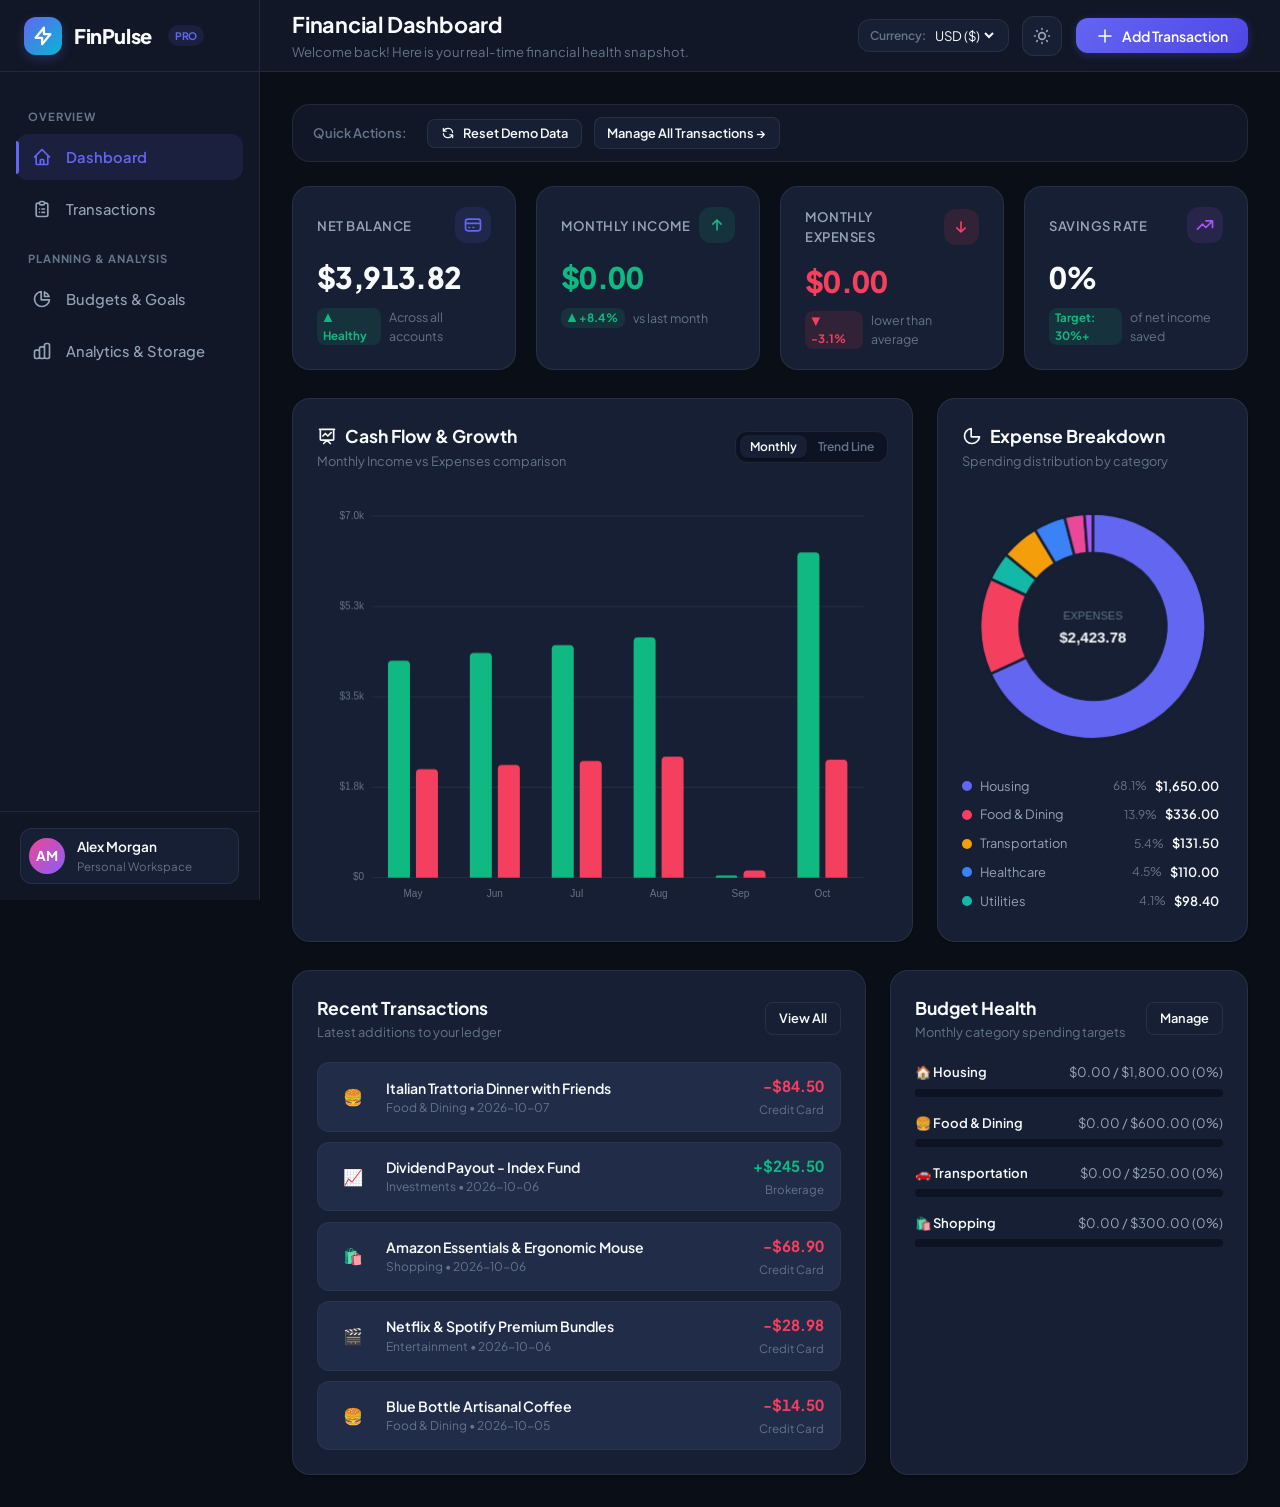
==== index.html @ 51566522 "feat(dashboard): build executive dashboard with real-time KPI metrics and cashflow visualizer" ====
<!DOCTYPE html>
<html lang="en" data-theme="dark">
<head>
  <meta charset="UTF-8">
  <meta name="viewport" content="width=device-width, initial-scale=1.0">
  <meta name="description" content="FinPulse - Modern Personal Finance Management Platform to track expenses, set budgets, and visualize financial growth.">
  <title>FinPulse - Personal Finance Dashboard</title>
  <!-- Stylesheets -->
  <link rel="stylesheet" href="css/style.css">
  <link rel="stylesheet" href="css/dashboard.css">
  <link rel="stylesheet" href="css/responsive.css">
</head>
<body>
  <div class="sidebar-backdrop" id="sidebar-backdrop"></div>

  <div class="app-layout">
    <!-- Sidebar Navigation -->
    <aside class="sidebar" id="app-sidebar">
      <div class="sidebar-header">
        <a href="index.html" class="brand-logo" id="brand-link">
          <div class="brand-icon">
            <svg width="22" height="22" fill="none" stroke="currentColor" viewBox="0 0 24 24">
              <path stroke-linecap="round" stroke-linejoin="round" stroke-width="2.5" d="M13 10V3L4 14h7v7l9-11h-7z"/>
            </svg>
          </div>
          <span>FinPulse</span>
          <span class="brand-badge">PRO</span>
        </a>
      </div>

      <nav class="sidebar-nav" aria-label="Main Navigation">
        <div class="nav-section-title">Overview</div>
        <a href="index.html" class="nav-item active" id="nav-dashboard">
          <svg fill="none" stroke="currentColor" viewBox="0 0 24 24">
            <path stroke-linecap="round" stroke-linejoin="round" stroke-width="2" d="M3 12l2-2m0 0l7-7 7 7M5 10v10a1 1 0 001 1h3m10-11l2 2m-2-2v10a1 1 0 01-1 1h-3m-6 0a1 1 0 001-1v-4a1 1 0 011-1h2a1 1 0 011 1v4a1 1 0 001 1m-6 0h6"/>
          </svg>
          <span>Dashboard</span>
        </a>

        <a href="transactions.html" class="nav-item" id="nav-transactions">
          <svg fill="none" stroke="currentColor" viewBox="0 0 24 24">
            <path stroke-linecap="round" stroke-linejoin="round" stroke-width="2" d="M9 5H7a2 2 0 00-2 2v12a2 2 0 002 2h10a2 2 0 002-2V7a2 2 0 00-2-2h-2M9 5a2 2 0 002 2h2a2 2 0 002-2M9 5a2 2 0 012-2h2a2 2 0 012 2m-3 7h3m-3 4h3m-6-4h.01M9 16h.01"/>
          </svg>
          <span>Transactions</span>
        </a>

        <div class="nav-section-title">Planning & Analysis</div>
        <a href="budgets.html" class="nav-item" id="nav-budgets">
          <svg fill="none" stroke="currentColor" viewBox="0 0 24 24">
            <path stroke-linecap="round" stroke-linejoin="round" stroke-width="2" d="M11 3.055A9.001 9.001 0 1020.945 13H11V3.055z"/>
            <path stroke-linecap="round" stroke-linejoin="round" stroke-width="2" d="M20.488 9H15V3.512A9.025 9.025 0 0120.488 9z"/>
          </svg>
          <span>Budgets & Goals</span>
        </a>

        <a href="analytics.html" class="nav-item" id="nav-analytics">
          <svg fill="none" stroke="currentColor" viewBox="0 0 24 24">
            <path stroke-linecap="round" stroke-linejoin="round" stroke-width="2" d="M9 19v-6a2 2 0 00-2-2H5a2 2 0 00-2 2v6a2 2 0 002 2h2a2 2 0 002-2zm0 0V9a2 2 0 012-2h2a2 2 0 012 2v10m-6 0a2 2 0 002 2h2a2 2 0 002-2m0 0V5a2 2 0 012-2h2a2 2 0 012 2v14a2 2 0 01-2 2h-2a2 2 0 01-2-2z"/>
          </svg>
          <span>Analytics & Storage</span>
        </a>
      </nav>

      <div class="sidebar-footer">
        <div class="user-snippet">
          <div class="avatar" id="sidebar-user-avatar">AM</div>
          <div class="user-info">
            <div class="user-name" id="sidebar-user-name">Alex Morgan</div>
            <div class="user-role">Personal Workspace</div>
          </div>
        </div>
      </div>
    </aside>

    <!-- Main Content Area -->
    <div class="main-wrapper">
      <!-- Topbar Header -->
      <header class="topbar">
        <div class="topbar-left">
          <button class="mobile-menu-toggle" id="mobile-menu-btn" aria-label="Open sidebar menu">
            <svg width="22" height="22" fill="none" stroke="currentColor" viewBox="0 0 24 24">
              <path stroke-linecap="round" stroke-linejoin="round" stroke-width="2" d="M4 6h16M4 12h16M4 18h16"/>
            </svg>
          </button>
          <div class="page-title-box">
            <h1>Financial Dashboard</h1>
            <p>Welcome back! Here is your real-time financial health snapshot.</p>
          </div>
        </div>

        <div class="topbar-right">
          <!-- Currency Picker -->
          <div class="currency-select-box">
            <label for="currency-select" style="font-size: 0.75rem; color: var(--text-muted);">Currency:</label>
            <select id="currency-select" aria-label="Select Currency">
              <option value="USD">USD ($)</option>
              <option value="EUR">EUR (€)</option>
              <option value="GBP">GBP (£)</option>
              <option value="INR">INR (₹)</option>
              <option value="JPY">JPY (¥)</option>
            </select>
          </div>

          <!-- Theme Toggle -->
          <button class="icon-btn" id="theme-toggle-btn" aria-label="Toggle Theme" title="Toggle theme">
            <svg width="20" height="20" fill="none" stroke="currentColor" viewBox="0 0 24 24">
              <path stroke-linecap="round" stroke-linejoin="round" stroke-width="2" d="M12 3v1m0 16v1m9-9h-1M4 12H3m15.364 6.364l-.707-.707M6.343 6.343l-.707-.707m12.728 0l-.707.707M6.343 17.657l-.707.707M16 12a4 4 0 11-8 0 4 4 0 018 0z"/>
            </svg>
          </button>

          <!-- Add Transaction Action -->
          <button class="btn btn-primary" id="btn-header-add-tx" data-modal-open="global-tx-modal">
            <svg width="18" height="18" fill="none" stroke="currentColor" viewBox="0 0 24 24">
              <path stroke-linecap="round" stroke-linejoin="round" stroke-width="2" d="M12 4v16m8-8H4"/>
            </svg>
            <span>Add Transaction</span>
          </button>
        </div>
      </header>

      <!-- Main Body -->
      <main class="content-area">
        <!-- Quick Actions Notification Strip -->
        <div class="quick-actions-bar">
          <span class="quick-action-tag">Quick Actions:</span>
          <button class="btn btn-secondary btn-sm" id="btn-reset-demo-data">
            <svg width="14" height="14" fill="none" stroke="currentColor" viewBox="0 0 24 24">
              <path stroke-linecap="round" stroke-linejoin="round" stroke-width="2" d="M4 4v5h.582m15.356 2A8.001 8.001 0 004.582 9m0 0H9m11 11v-5h-.581m0 0a8.003 8.003 0 01-15.357-2m15.357 2H15"/>
            </svg>
            <span>Reset Demo Data</span>
          </button>
          <a href="transactions.html" class="btn btn-secondary btn-sm">
            <span>Manage All Transactions &rarr;</span>
          </a>
        </div>

        <!-- 4 Primary Metric KPI Cards -->
        <section class="metrics-grid" aria-label="Key Financial Metrics">
          <!-- Total Balance -->
          <div class="metric-card">
            <div class="metric-header">
              <span class="metric-title">Net Balance</span>
              <div class="metric-icon-wrap icon-balance">
                <svg width="20" height="20" fill="none" stroke="currentColor" viewBox="0 0 24 24">
                  <path stroke-linecap="round" stroke-linejoin="round" stroke-width="2" d="M3 10h18M7 15h1m4 0h1m-7 4h12a3 3 0 003-3V8a3 3 0 00-3-3H6a3 3 0 00-3 3v8a3 3 0 003 3z"/>
                </svg>
              </div>
            </div>
            <div class="metric-value" id="metric-total-balance">$0.00</div>
            <div class="metric-footer">
              <span class="trend-badge trend-positive">▲ Healthy</span>
              <span>Across all accounts</span>
            </div>
          </div>

          <!-- Monthly Income -->
          <div class="metric-card">
            <div class="metric-header">
              <span class="metric-title">Monthly Income</span>
              <div class="metric-icon-wrap icon-income">
                <svg width="20" height="20" fill="none" stroke="currentColor" viewBox="0 0 24 24">
                  <path stroke-linecap="round" stroke-linejoin="round" stroke-width="2" d="M7 11l5-5m0 0l5 5m-5-5v12"/>
                </svg>
              </div>
            </div>
            <div class="metric-value" id="metric-month-income" style="color: var(--income);">$0.00</div>
            <div class="metric-footer">
              <span class="trend-badge trend-positive">▲ +8.4%</span>
              <span>vs last month</span>
            </div>
          </div>

          <!-- Monthly Expenses -->
          <div class="metric-card">
            <div class="metric-header">
              <span class="metric-title">Monthly Expenses</span>
              <div class="metric-icon-wrap icon-expense">
                <svg width="20" height="20" fill="none" stroke="currentColor" viewBox="0 0 24 24">
                  <path stroke-linecap="round" stroke-linejoin="round" stroke-width="2" d="M17 13l-5 5m0 0l-5-5m5 5V6"/>
                </svg>
              </div>
            </div>
            <div class="metric-value" id="metric-month-expense" style="color: var(--expense);">$0.00</div>
            <div class="metric-footer">
              <span class="trend-badge trend-negative">▼ -3.1%</span>
              <span>lower than average</span>
            </div>
          </div>

          <!-- Savings Rate -->
          <div class="metric-card">
            <div class="metric-header">
              <span class="metric-title">Savings Rate</span>
              <div class="metric-icon-wrap icon-savings">
                <svg width="20" height="20" fill="none" stroke="currentColor" viewBox="0 0 24 24">
                  <path stroke-linecap="round" stroke-linejoin="round" stroke-width="2" d="M13 7h8m0 0v8m0-8l-8 8-4-4-6 6"/>
                </svg>
              </div>
            </div>
            <div class="metric-value" id="metric-savings-rate">0%</div>
            <div class="metric-footer">
              <span class="trend-badge trend-positive">Target: 30%+</span>
              <span>of net income saved</span>
            </div>
          </div>
        </section>

        <!-- Charts Grid (2 columns: Cash Flow & Category Donut) -->
        <section class="charts-grid" aria-label="Interactive Financial Visualizations">
          <!-- Cash Flow / Balance Trend Chart -->
          <div class="card chart-card">
            <div class="card-header">
              <div>
                <h2 class="card-title">
                  <svg width="20" height="20" fill="none" stroke="currentColor" viewBox="0 0 24 24">
                    <path stroke-linecap="round" stroke-linejoin="round" stroke-width="2" d="M7 12l3-3 3 3 4-4M8 21l4-4 4 4M3 4h18M4 4h16v12a1 1 0 01-1 1H5a1 1 0 01-1-1V4z"/>
                  </svg>
                  Cash Flow & Growth
                </h2>
                <div class="card-subtitle">Monthly Income vs Expenses comparison</div>
              </div>
              <div class="chart-header-actions">
                <div class="chart-filter-pills">
                  <button class="chart-pill active" data-period="monthly">Monthly</button>
                  <button class="chart-pill" data-period="trend">Trend Line</button>
                </div>
              </div>
            </div>
            <div class="canvas-container">
              <canvas id="dashboard-cashflow-canvas"></canvas>
            </div>
          </div>

          <!-- Expense Category Donut Chart -->
          <div class="card chart-card">
            <div class="card-header">
              <div>
                <h2 class="card-title">
                  <svg width="20" height="20" fill="none" stroke="currentColor" viewBox="0 0 24 24">
                    <path stroke-linecap="round" stroke-linejoin="round" stroke-width="2" d="M11 3.055A9.001 9.001 0 1020.945 13H11V3.055z"/>
                  </svg>
                  Expense Breakdown
                </h2>
                <div class="card-subtitle">Spending distribution by category</div>
              </div>
            </div>
            <div class="canvas-container" style="min-height: 180px;">
              <canvas id="dashboard-donut-canvas"></canvas>
            </div>
            <div class="chart-legend" id="donut-legend-container">
              <!-- Dynamically populated -->
            </div>
          </div>
        </section>

        <!-- Bottom Grid: Recent Activity & Budget Health -->
        <section class="bottom-grid" aria-label="Recent Transactions and Budget Snapshot">
          <!-- Recent Transactions Preview -->
          <div class="card">
            <div class="card-header">
              <div>
                <h2 class="card-title">Recent Transactions</h2>
                <div class="card-subtitle">Latest additions to your ledger</div>
              </div>
              <a href="transactions.html" class="btn btn-secondary btn-sm">View All</a>
            </div>
            <div class="transaction-mini-list" id="recent-transactions-list">
              <!-- Dynamically generated mini transactions -->
            </div>
          </div>

          <!-- Category Budget Health Snapshot -->
          <div class="card">
            <div class="card-header">
              <div>
                <h2 class="card-title">Budget Health</h2>
                <div class="card-subtitle">Monthly category spending targets</div>
              </div>
              <a href="budgets.html" class="btn btn-secondary btn-sm">Manage</a>
            </div>
            <div class="budget-mini-list" id="dashboard-budget-health-list">
              <!-- Dynamically populated progress bars -->
            </div>
          </div>
        </section>
      </main>
    </div>
  </div>

  <!-- Mobile Floating Action Button -->
  <button class="fab-add" id="fab-add-tx" data-modal-open="global-tx-modal" aria-label="Quick Add Transaction">
    <svg width="26" height="26" fill="none" stroke="currentColor" viewBox="0 0 24 24">
      <path stroke-linecap="round" stroke-linejoin="round" stroke-width="2.5" d="M12 4v16m8-8H4"/>
    </svg>
  </button>

  <!-- Mobile Bottom Tab Navigation -->
  <nav class="mobile-nav-bar" aria-label="Mobile Navigation">
    <a href="index.html" class="mobile-nav-item active">
      <svg fill="none" stroke="currentColor" viewBox="0 0 24 24">
        <path stroke-linecap="round" stroke-linejoin="round" stroke-width="2" d="M3 12l2-2m0 0l7-7 7 7M5 10v10a1 1 0 001 1h3m10-11l2 2m-2-2v10a1 1 0 01-1 1h-3m-6 0a1 1 0 001-1v-4a1 1 0 011-1h2a1 1 0 011 1v4a1 1 0 001 1m-6 0h6"/>
      </svg>
      <span>Home</span>
    </a>
    <a href="transactions.html" class="mobile-nav-item">
      <svg fill="none" stroke="currentColor" viewBox="0 0 24 24">
        <path stroke-linecap="round" stroke-linejoin="round" stroke-width="2" d="M9 5H7a2 2 0 00-2 2v12a2 2 0 002 2h10a2 2 0 002-2V7a2 2 0 00-2-2h-2M9 5a2 2 0 002 2h2a2 2 0 002-2M9 5a2 2 0 012-2h2a2 2 0 012 2"/>
      </svg>
      <span>Transactions</span>
    </a>
    <a href="budgets.html" class="mobile-nav-item">
      <svg fill="none" stroke="currentColor" viewBox="0 0 24 24">
        <path stroke-linecap="round" stroke-linejoin="round" stroke-width="2" d="M11 3.055A9.001 9.001 0 1020.945 13H11V3.055z"/>
      </svg>
      <span>Budgets</span>
    </a>
    <a href="analytics.html" class="mobile-nav-item">
      <svg fill="none" stroke="currentColor" viewBox="0 0 24 24">
        <path stroke-linecap="round" stroke-linejoin="round" stroke-width="2" d="M9 19v-6a2 2 0 00-2-2H5a2 2 0 00-2 2v6a2 2 0 002 2h2a2 2 0 002-2zm0 0V9a2 2 0 012-2h2a2 2 0 012 2v10"/>
      </svg>
      <span>Analytics</span>
    </a>
  </nav>

  <!-- Global Modal: Add Transaction (Available across all pages) -->
  <div class="modal-overlay" id="global-tx-modal" role="dialog" aria-modal="true" aria-labelledby="modal-add-title">
    <div class="modal-dialog">
      <div class="modal-header">
        <h3 class="modal-title" id="modal-add-title">Add Transaction</h3>
        <button class="icon-btn" data-modal-close aria-label="Close modal">&times;</button>
      </div>
      <form id="global-quick-tx-form">
        <div class="modal-body">
          <div class="form-row">
            <div class="form-group">
              <label class="form-label" for="add-tx-type">Transaction Type *</label>
              <select class="form-select" id="add-tx-type" name="type" required>
                <option value="expense">Expense</option>
                <option value="income">Income</option>
              </select>
            </div>
            <div class="form-group">
              <label class="form-label" for="add-tx-amount">Amount *</label>
              <input type="number" step="0.01" min="0.01" class="form-input" id="add-tx-amount" name="amount" placeholder="0.00" required>
            </div>
          </div>

          <div class="form-group">
            <label class="form-label" for="add-tx-title">Title / Description *</label>
            <input type="text" class="form-input" id="add-tx-title" name="title" placeholder="e.g. Whole Foods Groceries" required>
          </div>

          <div class="form-row">
            <div class="form-group">
              <label class="form-label" for="add-tx-category">Category *</label>
              <select class="form-select" id="add-tx-category" name="category" required>
                <option value="Food & Dining">🍔 Food & Dining</option>
                <option value="Housing">🏠 Housing</option>
                <option value="Transportation">🚗 Transportation</option>
                <option value="Shopping">🛍️ Shopping</option>
                <option value="Utilities">⚡ Utilities</option>
                <option value="Entertainment">🎬 Entertainment</option>
                <option value="Healthcare">🏥 Healthcare</option>
                <option value="Salary">💼 Salary</option>
                <option value="Freelance">💻 Freelance</option>
                <option value="Investments">📈 Investments</option>
                <option value="Other">📦 Other</option>
              </select>
            </div>
            <div class="form-group">
              <label class="form-label" for="add-tx-date">Date *</label>
              <input type="date" class="form-input" id="add-tx-date" name="date" required>
            </div>
          </div>

          <div class="form-row">
            <div class="form-group">
              <label class="form-label" for="add-tx-method">Payment Method</label>
              <select class="form-select" id="add-tx-method" name="method">
                <option value="Credit Card">Credit Card</option>
                <option value="Debit Card">Debit Card</option>
                <option value="Apple Pay">Apple Pay</option>
                <option value="Bank Transfer">Bank Transfer</option>
                <option value="Cash">Cash</option>
                <option value="Other">Other</option>
              </select>
            </div>
            <div class="form-group">
              <label class="form-label" for="add-tx-notes">Notes (Optional)</label>
              <input type="text" class="form-input" id="add-tx-notes" name="notes" placeholder="Tags, receipt #, notes">
            </div>
          </div>
        </div>
        <div class="modal-footer">
          <button type="button" class="btn btn-secondary" data-modal-close>Cancel</button>
          <button type="submit" class="btn btn-primary" id="btn-submit-add-tx">Save Transaction</button>
        </div>
      </form>
    </div>
  </div>

  <!-- Toast Notification Container -->
  <div class="toast-container" aria-live="polite"></div>

  <!-- Scripts -->
  <script src="js/storage.js"></script>
  <script src="js/charts.js"></script>
  <script src="js/app.js"></script>
  <script src="js/dashboard.js"></script>
</body>
</html>
---- css/style.css ----
/* ==========================================================================
   FinPulse - Modern Personal Finance Management Platform
   Core Design System & Global Styles
   ========================================================================== */

@import url('https://fonts.googleapis.com/css2?family=Plus+Jakarta+Sans:wght@300;400;500;600;700;800&family=JetBrains+Mono:wght@400;500&display=swap');

:root {
  /* Dark Theme (Default) */
  --bg-base: #0a0e17;
  --bg-surface: #111726;
  --bg-card: #161f33;
  --bg-card-hover: #1c2740;
  --bg-card-elevated: #202c48;
  --bg-input: #0d1322;
  --border-color: rgba(255, 255, 255, 0.08);
  --border-subtle: rgba(255, 255, 255, 0.04);
  --border-hover: rgba(99, 102, 241, 0.4);

  --text-primary: #f8fafc;
  --text-secondary: #94a3b8;
  --text-muted: #64748b;
  --text-inverse: #0a0e17;

  /* Vibrant Accent Palette */
  --primary: #6366f1;
  --primary-hover: #4f46e5;
  --primary-glow: rgba(99, 102, 241, 0.25);
  --primary-subtle: rgba(99, 102, 241, 0.12);

  --income: #10b981;
  --income-glow: rgba(16, 185, 129, 0.25);
  --income-subtle: rgba(16, 185, 129, 0.12);

  --expense: #f43f5e;
  --expense-glow: rgba(244, 63, 94, 0.25);
  --expense-subtle: rgba(244, 63, 94, 0.12);

  --warning: #f59e0b;
  --warning-subtle: rgba(245, 158, 11, 0.12);

  --info: #06b6d4;
  --info-subtle: rgba(6, 182, 212, 0.12);

  --purple: #a855f7;
  --purple-subtle: rgba(168, 85, 247, 0.12);

  /* Shadows */
  --shadow-sm: 0 1px 2px rgba(0, 0, 0, 0.3);
  --shadow-md: 0 4px 12px rgba(0, 0, 0, 0.4);
  --shadow-lg: 0 10px 25px -3px rgba(0, 0, 0, 0.5), 0 4px 6px -2px rgba(0, 0, 0, 0.3);
  --shadow-glow: 0 0 20px rgba(99, 102, 241, 0.2);

  /* Layout dimensions */
  --sidebar-width: 260px;
  --header-height: 72px;
  --radius-sm: 8px;
  --radius-md: 12px;
  --radius-lg: 18px;
  --radius-xl: 24px;
  --radius-full: 9999px;
  --transition: all 0.2s cubic-bezier(0.4, 0, 0.2, 1);
}

[data-theme="light"] {
  --bg-base: #f1f5f9;
  --bg-surface: #ffffff;
  --bg-card: #ffffff;
  --bg-card-hover: #f8fafc;
  --bg-card-elevated: #f1f5f9;
  --bg-input: #f8fafc;
  --border-color: #e2e8f0;
  --border-subtle: #edf2f7;
  --border-hover: rgba(99, 102, 241, 0.5);

  --text-primary: #0f172a;
  --text-secondary: #475569;
  --text-muted: #94a3b8;
  --text-inverse: #ffffff;

  --shadow-sm: 0 1px 3px rgba(0, 0, 0, 0.05);
  --shadow-md: 0 4px 12px rgba(0, 0, 0, 0.06);
  --shadow-lg: 0 10px 25px -3px rgba(0, 0, 0, 0.08);
  --shadow-glow: 0 0 20px rgba(99, 102, 241, 0.15);
}

/* ==========================================================================
   CSS Reset & Base Rules
   ========================================================================== */

*, *::before, *::after {
  box-sizing: border-box;
  margin: 0;
  padding: 0;
}

html {
  font-size: 16px;
  scroll-behavior: smooth;
  height: 100%;
}

body {
  font-family: 'Plus Jakarta Sans', system-ui, -apple-system, sans-serif;
  background-color: var(--bg-base);
  color: var(--text-primary);
  line-height: 1.5;
  min-height: 100vh;
  -webkit-font-smoothing: antialiased;
  -moz-osx-font-smoothing: grayscale;
  overflow-x: hidden;
  transition: background-color 0.3s ease, color 0.3s ease;
}

a {
  color: inherit;
  text-decoration: none;
}

button, input, select, textarea {
  font-family: inherit;
  font-size: inherit;
  color: inherit;
  border: none;
  outline: none;
  background: none;
}

button {
  cursor: pointer;
}

img, svg {
  display: block;
  max-width: 100%;
}

ul, ol {
  list-style: none;
}

/* ==========================================================================
   Main Application Layout
   ========================================================================== */

.app-layout {
  display: flex;
  min-height: 100vh;
}

/* Sidebar Styles */
.sidebar {
  width: var(--sidebar-width);
  background-color: var(--bg-surface);
  border-right: 1px solid var(--border-color);
  display: flex;
  flex-direction: column;
  position: fixed;
  top: 0;
  left: 0;
  bottom: 0;
  z-index: 40;
  transition: transform 0.3s ease;
}

.sidebar-header {
  height: var(--header-height);
  padding: 0 1.5rem;
  display: flex;
  align-items: center;
  justify-content: space-between;
  border-bottom: 1px solid var(--border-color);
}

.brand-logo {
  display: flex;
  align-items: center;
  gap: 0.75rem;
  font-weight: 800;
  font-size: 1.25rem;
  letter-spacing: -0.02em;
  color: var(--text-primary);
}

.brand-icon {
  width: 38px;
  height: 38px;
  background: linear-gradient(135deg, var(--primary), var(--info));
  border-radius: var(--radius-md);
  display: flex;
  align-items: center;
  justify-content: center;
  color: #fff;
  box-shadow: 0 4px 12px var(--primary-glow);
}

.brand-badge {
  font-size: 0.65rem;
  text-transform: uppercase;
  padding: 0.15rem 0.45rem;
  border-radius: var(--radius-full);
  background: var(--primary-subtle);
  color: var(--primary);
  font-weight: 700;
  margin-left: 0.25rem;
}

.sidebar-nav {
  flex: 1;
  padding: 1.5rem 1rem;
  display: flex;
  flex-direction: column;
  gap: 0.35rem;
  overflow-y: auto;
}

.nav-section-title {
  font-size: 0.7rem;
  text-transform: uppercase;
  letter-spacing: 0.08em;
  color: var(--text-muted);
  font-weight: 700;
  padding: 0.75rem 0.75rem 0.25rem;
}

.nav-item {
  display: flex;
  align-items: center;
  gap: 0.85rem;
  padding: 0.75rem 1rem;
  border-radius: var(--radius-md);
  color: var(--text-secondary);
  font-weight: 500;
  font-size: 0.92rem;
  transition: var(--transition);
  position: relative;
}

.nav-item:hover {
  background-color: var(--bg-card);
  color: var(--text-primary);
}

.nav-item.active {
  background: var(--primary-subtle);
  color: var(--primary);
  font-weight: 600;
}

.nav-item.active::before {
  content: '';
  position: absolute;
  left: 0;
  top: 15%;
  bottom: 15%;
  width: 3px;
  background: var(--primary);
  border-radius: 0 4px 4px 0;
}

.nav-item svg {
  width: 20px;
  height: 20px;
  stroke-width: 2;
  transition: transform 0.2s ease;
}

.nav-item:hover svg {
  transform: scale(1.08);
}

.nav-pill {
  margin-left: auto;
  font-size: 0.75rem;
  padding: 0.1rem 0.5rem;
  border-radius: var(--radius-full);
  background: var(--border-color);
  color: var(--text-secondary);
  font-weight: 600;
}

.sidebar-footer {
  padding: 1rem 1.25rem;
  border-top: 1px solid var(--border-color);
  background-color: rgba(0, 0, 0, 0.05);
}

.user-snippet {
  display: flex;
  align-items: center;
  gap: 0.75rem;
  padding: 0.5rem;
  border-radius: var(--radius-md);
  background: var(--bg-card);
  border: 1px solid var(--border-color);
}

.avatar {
  width: 36px;
  height: 36px;
  border-radius: var(--radius-full);
  background: linear-gradient(135deg, #ec4899, #8b5cf6);
  display: flex;
  align-items: center;
  justify-content: center;
  font-weight: 700;
  font-size: 0.85rem;
  color: #fff;
  flex-shrink: 0;
}

.user-info {
  flex: 1;
  min-width: 0;
}

.user-name {
  font-size: 0.85rem;
  font-weight: 600;
  white-space: nowrap;
  overflow: hidden;
  text-overflow: ellipsis;
}

.user-role {
  font-size: 0.72rem;
  color: var(--text-muted);
}

/* Main Content Area */
.main-wrapper {
  flex: 1;
  margin-left: var(--sidebar-width);
  display: flex;
  flex-direction: column;
  min-width: 0;
  min-height: 100vh;
}

/* Header Bar */
.topbar {
  height: var(--header-height);
  background-color: var(--bg-surface);
  border-bottom: 1px solid var(--border-color);
  padding: 0 2rem;
  display: flex;
  align-items: center;
  justify-content: space-between;
  position: sticky;
  top: 0;
  z-index: 30;
  backdrop-filter: blur(12px);
}

.topbar-left {
  display: flex;
  align-items: center;
  gap: 1rem;
}

.mobile-menu-toggle {
  display: none;
  width: 40px;
  height: 40px;
  border-radius: var(--radius-md);
  align-items: center;
  justify-content: center;
  background: var(--bg-card);
  border: 1px solid var(--border-color);
  color: var(--text-primary);
}

.page-title-box h1 {
  font-size: 1.35rem;
  font-weight: 700;
  letter-spacing: -0.01em;
}

.page-title-box p {
  font-size: 0.82rem;
  color: var(--text-muted);
}

.topbar-right {
  display: flex;
  align-items: center;
  gap: 0.85rem;
}

/* Utility buttons */
.icon-btn {
  width: 40px;
  height: 40px;
  border-radius: var(--radius-md);
  display: flex;
  align-items: center;
  justify-content: center;
  background-color: var(--bg-card);
  border: 1px solid var(--border-color);
  color: var(--text-secondary);
  transition: var(--transition);
}

.icon-btn:hover {
  background-color: var(--bg-card-hover);
  color: var(--text-primary);
  border-color: var(--border-hover);
}

.currency-select-box {
  background-color: var(--bg-card);
  border: 1px solid var(--border-color);
  border-radius: var(--radius-md);
  padding: 0.4rem 0.65rem;
  font-size: 0.82rem;
  font-weight: 600;
  color: var(--text-primary);
  display: flex;
  align-items: center;
  gap: 0.35rem;
  cursor: pointer;
}

.currency-select-box select {
  cursor: pointer;
}

/* Primary Action Button */
.btn {
  display: inline-flex;
  align-items: center;
  justify-content: center;
  gap: 0.5rem;
  padding: 0.55rem 1.25rem;
  border-radius: var(--radius-md);
  font-size: 0.875rem;
  font-weight: 600;
  transition: var(--transition);
  text-decoration: none;
  cursor: pointer;
}

.btn-primary {
  background: linear-gradient(135deg, var(--primary), #4f46e5);
  color: #fff;
  box-shadow: 0 2px 10px var(--primary-glow);
}

.btn-primary:hover {
  filter: brightness(1.1);
  transform: translateY(-1px);
  box-shadow: 0 4px 15px var(--primary-glow);
}

.btn-secondary {
  background-color: var(--bg-card);
  border: 1px solid var(--border-color);
  color: var(--text-primary);
}

.btn-secondary:hover {
  background-color: var(--bg-card-hover);
  border-color: var(--border-hover);
}

.btn-success {
  background: linear-gradient(135deg, var(--income), #059669);
  color: #fff;
  box-shadow: 0 2px 10px var(--income-glow);
}

.btn-danger {
  background: linear-gradient(135deg, var(--expense), #e11d48);
  color: #fff;
}

.btn-ghost {
  color: var(--text-secondary);
}

.btn-ghost:hover {
  background-color: var(--bg-card);
  color: var(--text-primary);
}

.btn-sm {
  padding: 0.35rem 0.8rem;
  font-size: 0.8rem;
  border-radius: var(--radius-sm);
}

/* Page Content Container */
.content-area {
  flex: 1;
  padding: 2rem;
}

/* Card Primitive */
.card {
  background-color: var(--bg-card);
  border: 1px solid var(--border-color);
  border-radius: var(--radius-lg);
  padding: 1.5rem;
  box-shadow: var(--shadow-sm);
  transition: var(--transition);
  position: relative;
}

.card:hover {
  border-color: rgba(255, 255, 255, 0.12);
}

.card-header {
  display: flex;
  align-items: center;
  justify-content: space-between;
  margin-bottom: 1.25rem;
}

.card-title {
  font-size: 1.1rem;
  font-weight: 700;
  display: flex;
  align-items: center;
  gap: 0.5rem;
}

.card-subtitle {
  font-size: 0.8rem;
  color: var(--text-muted);
  margin-top: 0.15rem;
}

/* Badges */
.badge {
  display: inline-flex;
  align-items: center;
  gap: 0.35rem;
  padding: 0.2rem 0.65rem;
  border-radius: var(--radius-full);
  font-size: 0.75rem;
  font-weight: 600;
  line-height: 1.2;
}

.badge-income {
  background-color: var(--income-subtle);
  color: var(--income);
}

.badge-expense {
  background-color: var(--expense-subtle);
  color: var(--expense);
}

.badge-neutral {
  background-color: rgba(255, 255, 255, 0.08);
  color: var(--text-secondary);
}

.badge-warning {
  background-color: var(--warning-subtle);
  color: var(--warning);
}

.badge-info {
  background-color: var(--info-subtle);
  color: var(--info);
}

/* Category Tag */
.cat-tag {
  display: inline-flex;
  align-items: center;
  gap: 0.4rem;
  padding: 0.25rem 0.65rem;
  border-radius: var(--radius-sm);
  font-size: 0.78rem;
  font-weight: 600;
  background-color: var(--bg-card-elevated);
  color: var(--text-primary);
}

/* Form Controls */
.form-group {
  margin-bottom: 1.25rem;
}

.form-label {
  display: block;
  font-size: 0.82rem;
  font-weight: 600;
  color: var(--text-secondary);
  margin-bottom: 0.5rem;
}

.form-input, .form-select, .form-textarea {
  width: 100%;
  padding: 0.7rem 1rem;
  background-color: var(--bg-input);
  border: 1px solid var(--border-color);
  border-radius: var(--radius-md);
  color: var(--text-primary);
  font-size: 0.9rem;
  transition: var(--transition);
}

.form-input:focus, .form-select:focus, .form-textarea:focus {
  border-color: var(--primary);
  box-shadow: 0 0 0 3px var(--primary-subtle);
}

.form-row {
  display: grid;
  grid-template-columns: repeat(2, 1fr);
  gap: 1rem;
}

/* Modal System */
.modal-overlay {
  position: fixed;
  inset: 0;
  background-color: rgba(0, 0, 0, 0.75);
  backdrop-filter: blur(8px);
  display: flex;
  align-items: center;
  justify-content: center;
  z-index: 100;
  opacity: 0;
  visibility: hidden;
  transition: opacity 0.25s ease, visibility 0.25s ease;
  padding: 1.5rem;
}

.modal-overlay.active {
  opacity: 1;
  visibility: visible;
}

.modal-dialog {
  background-color: var(--bg-surface);
  border: 1px solid var(--border-color);
  border-radius: var(--radius-xl);
  width: 100%;
  max-width: 520px;
  max-height: 90vh;
  display: flex;
  flex-direction: column;
  box-shadow: var(--shadow-lg);
  transform: scale(0.95) translateY(10px);
  transition: transform 0.25s cubic-bezier(0.4, 0, 0.2, 1);
  overflow: hidden;
}

.modal-overlay.active .modal-dialog {
  transform: scale(1) translateY(0);
}

.modal-header {
  padding: 1.25rem 1.75rem;
  border-bottom: 1px solid var(--border-color);
  display: flex;
  align-items: center;
  justify-content: space-between;
}

.modal-title {
  font-size: 1.15rem;
  font-weight: 700;
}

.modal-body {
  padding: 1.75rem;
  overflow-y: auto;
}

.modal-footer {
  padding: 1.25rem 1.75rem;
  border-top: 1px solid var(--border-color);
  display: flex;
  align-items: center;
  justify-content: flex-end;
  gap: 0.75rem;
  background-color: rgba(0, 0, 0, 0.05);
}

/* Toast Notifications */
.toast-container {
  position: fixed;
  bottom: 2rem;
  right: 2rem;
  z-index: 200;
  display: flex;
  flex-direction: column;
  gap: 0.75rem;
  pointer-events: none;
}

.toast {
  background-color: var(--bg-surface);
  border: 1px solid var(--border-color);
  border-left: 4px solid var(--primary);
  border-radius: var(--radius-md);
  padding: 0.85rem 1.25rem;
  box-shadow: var(--shadow-lg);
  display: flex;
  align-items: center;
  gap: 0.85rem;
  min-width: 300px;
  max-width: 420px;
  pointer-events: auto;
  animation: slideToastIn 0.3s cubic-bezier(0.4, 0, 0.2, 1);
  transition: all 0.25s ease;
}

.toast-success { border-left-color: var(--income); }
.toast-danger { border-left-color: var(--expense); }
.toast-warning { border-left-color: var(--warning); }
.toast-info { border-left-color: var(--info); }

.toast-icon {
  flex-shrink: 0;
  width: 22px;
  height: 22px;
}

.toast-content {
  flex: 1;
}

.toast-title {
  font-size: 0.85rem;
  font-weight: 600;
}

.toast-desc {
  font-size: 0.78rem;
  color: var(--text-muted);
}

.toast-close {
  color: var(--text-muted);
  cursor: pointer;
  padding: 0.2rem;
}

.toast-close:hover {
  color: var(--text-primary);
}

@keyframes slideToastIn {
  from {
    opacity: 0;
    transform: translateX(50px) scale(0.9);
  }
  to {
    opacity: 1;
    transform: translateX(0) scale(1);
  }
}

/* Mobile Bottom Navigation */
.mobile-nav-bar {
  display: none;
  position: fixed;
  bottom: 0;
  left: 0;
  right: 0;
  height: 64px;
  background-color: var(--bg-surface);
  border-top: 1px solid var(--border-color);
  z-index: 35;
  backdrop-filter: blur(12px);
  justify-content: space-around;
  align-items: center;
  padding: 0 0.5rem;
}

.mobile-nav-item {
  display: flex;
  flex-direction: column;
  align-items: center;
  justify-content: center;
  gap: 0.2rem;
  color: var(--text-muted);
  font-size: 0.7rem;
  font-weight: 500;
  flex: 1;
  padding: 0.3rem 0;
}

.mobile-nav-item.active {
  color: var(--primary);
  font-weight: 700;
}

.mobile-nav-item svg {
  width: 20px;
  height: 20px;
}

/* Floating Action Button for Mobile */
.fab-add {
  display: none;
  position: fixed;
  bottom: 80px;
  right: 1.25rem;
  width: 54px;
  height: 54px;
  border-radius: var(--radius-full);
  background: linear-gradient(135deg, var(--primary), #4f46e5);
  color: #fff;
  align-items: center;
  justify-content: center;
  box-shadow: 0 8px 20px var(--primary-glow);
  z-index: 38;
}

/* Empty States */
.empty-state {
  text-align: center;
  padding: 3rem 1.5rem;
}

.empty-state-icon {
  width: 64px;
  height: 64px;
  border-radius: var(--radius-full);
  background: var(--primary-subtle);
  color: var(--primary);
  display: flex;
  align-items: center;
  justify-content: center;
  margin: 0 auto 1.25rem;
}

.empty-state-title {
  font-size: 1.15rem;
  font-weight: 700;
  margin-bottom: 0.35rem;
}

.empty-state-desc {
  font-size: 0.85rem;
  color: var(--text-muted);
  max-width: 360px;
  margin: 0 auto 1.5rem;
}
---- css/dashboard.css ----
/* ==========================================================================
   FinPulse - Dashboard Styles
   ========================================================================== */

/* Metrics Summary Grid */
.metrics-grid {
  display: grid;
  grid-template-columns: repeat(4, 1fr);
  gap: 1.25rem;
  margin-bottom: 1.75rem;
}

.metric-card {
  background-color: var(--bg-card);
  border: 1px solid var(--border-color);
  border-radius: var(--radius-lg);
  padding: 1.25rem 1.5rem;
  display: flex;
  flex-direction: column;
  position: relative;
  overflow: hidden;
  transition: var(--transition);
}

.metric-card:hover {
  transform: translateY(-2px);
  border-color: rgba(255, 255, 255, 0.15);
  box-shadow: var(--shadow-md);
}

.metric-header {
  display: flex;
  align-items: center;
  justify-content: space-between;
  margin-bottom: 0.75rem;
}

.metric-title {
  font-size: 0.82rem;
  font-weight: 600;
  color: var(--text-secondary);
  text-transform: uppercase;
  letter-spacing: 0.04em;
}

.metric-icon-wrap {
  width: 36px;
  height: 36px;
  border-radius: var(--radius-md);
  display: flex;
  align-items: center;
  justify-content: center;
}

.icon-balance {
  background: var(--primary-subtle);
  color: var(--primary);
}

.icon-income {
  background: var(--income-subtle);
  color: var(--income);
}

.icon-expense {
  background: var(--expense-subtle);
  color: var(--expense);
}

.icon-savings {
  background: var(--purple-subtle);
  color: var(--purple);
}

.metric-value {
  font-size: 1.85rem;
  font-weight: 800;
  letter-spacing: -0.02em;
  margin-bottom: 0.5rem;
  font-feature-settings: "tnum";
}

.metric-footer {
  display: flex;
  align-items: center;
  gap: 0.5rem;
  font-size: 0.78rem;
  color: var(--text-muted);
}

.trend-badge {
  display: inline-flex;
  align-items: center;
  gap: 0.2rem;
  font-weight: 700;
  padding: 0.1rem 0.4rem;
  border-radius: var(--radius-sm);
  font-size: 0.72rem;
}

.trend-positive {
  color: var(--income);
  background: var(--income-subtle);
}

.trend-negative {
  color: var(--expense);
  background: var(--expense-subtle);
}

/* Charts Main Grid */
.charts-grid {
  display: grid;
  grid-template-columns: 2fr 1fr;
  gap: 1.5rem;
  margin-bottom: 1.75rem;
}

.chart-card {
  min-height: 360px;
  display: flex;
  flex-direction: column;
}

.chart-header-actions {
  display: flex;
  align-items: center;
  gap: 0.5rem;
}

.chart-filter-pills {
  display: flex;
  background-color: var(--bg-input);
  padding: 0.2rem;
  border-radius: var(--radius-md);
  border: 1px solid var(--border-color);
}

.chart-pill {
  padding: 0.25rem 0.65rem;
  font-size: 0.75rem;
  font-weight: 600;
  border-radius: var(--radius-sm);
  color: var(--text-muted);
  transition: var(--transition);
}

.chart-pill.active {
  background-color: var(--bg-card);
  color: var(--text-primary);
  box-shadow: var(--shadow-sm);
}

.canvas-container {
  flex: 1;
  position: relative;
  width: 100%;
  min-height: 250px;
  display: flex;
  align-items: center;
  justify-content: center;
}

canvas {
  width: 100% !important;
  height: 100% !important;
  display: block;
}

/* Category Legend for Donut Chart */
.chart-legend {
  display: flex;
  flex-direction: column;
  gap: 0.6rem;
  margin-top: 1rem;
  max-height: 140px;
  overflow-y: auto;
  padding-right: 0.25rem;
}

.legend-item {
  display: flex;
  align-items: center;
  justify-content: space-between;
  font-size: 0.8rem;
}

.legend-left {
  display: flex;
  align-items: center;
  gap: 0.5rem;
}

.legend-color-dot {
  width: 10px;
  height: 10px;
  border-radius: var(--radius-full);
}

.legend-name {
  color: var(--text-secondary);
}

.legend-amount {
  font-weight: 600;
  color: var(--text-primary);
}

/* Dashboard Bottom Grid: Recent Activity & Budget Snapshot */
.bottom-grid {
  display: grid;
  grid-template-columns: 1.6fr 1fr;
  gap: 1.5rem;
}

/* Quick Actions Strip */
.quick-actions-bar {
  display: flex;
  align-items: center;
  gap: 0.75rem;
  margin-bottom: 1.5rem;
  background: var(--bg-surface);
  border: 1px solid var(--border-color);
  padding: 0.75rem 1.25rem;
  border-radius: var(--radius-lg);
}

.quick-action-tag {
  font-size: 0.82rem;
  color: var(--text-muted);
  font-weight: 600;
  margin-right: 0.5rem;
}

/* Transaction List Preview */
.transaction-mini-list {
  display: flex;
  flex-direction: column;
  gap: 0.65rem;
}

.mini-tx-item {
  display: flex;
  align-items: center;
  justify-content: space-between;
  padding: 0.75rem 1rem;
  background-color: var(--bg-card-elevated);
  border-radius: var(--radius-md);
  border: 1px solid var(--border-subtle);
  transition: var(--transition);
}

.mini-tx-item:hover {
  border-color: var(--border-hover);
  background-color: var(--bg-card-hover);
}

.mini-tx-left {
  display: flex;
  align-items: center;
  gap: 0.85rem;
}

.mini-tx-icon {
  width: 38px;
  height: 38px;
  border-radius: var(--radius-md);
  display: flex;
  align-items: center;
  justify-content: center;
  font-size: 1rem;
}

.mini-tx-details {
  display: flex;
  flex-direction: column;
}

.mini-tx-title {
  font-size: 0.88rem;
  font-weight: 600;
}

.mini-tx-meta {
  font-size: 0.75rem;
  color: var(--text-muted);
}

.mini-tx-right {
  display: flex;
  flex-direction: column;
  align-items: flex-end;
  gap: 0.2rem;
}

.mini-tx-amount {
  font-size: 0.95rem;
  font-weight: 700;
  font-feature-settings: "tnum";
}

.tx-income {
  color: var(--income);
}

.tx-expense {
  color: var(--expense);
}

/* Budget Quick Progress in Dashboard */
.budget-mini-list {
  display: flex;
  flex-direction: column;
  gap: 1rem;
}

.budget-progress-item {
  display: flex;
  flex-direction: column;
  gap: 0.4rem;
}

.budget-progress-header {
  display: flex;
  align-items: center;
  justify-content: space-between;
  font-size: 0.82rem;
}

.budget-progress-label {
  font-weight: 600;
}

.budget-progress-numbers {
  color: var(--text-secondary);
}

.progress-track {
  width: 100%;
  height: 8px;
  background-color: var(--bg-input);
  border-radius: var(--radius-full);
  overflow: hidden;
  position: relative;
}

.progress-fill {
  height: 100%;
  border-radius: var(--radius-full);
  transition: width 0.5s ease-in-out;
}

.fill-safe {
  background: linear-gradient(90deg, #10b981, #06b6d4);
}

.fill-warning {
  background: linear-gradient(90deg, #f59e0b, #fbbf24);
}

.fill-danger {
  background: linear-gradient(90deg, #f43f5e, #e11d48);
}
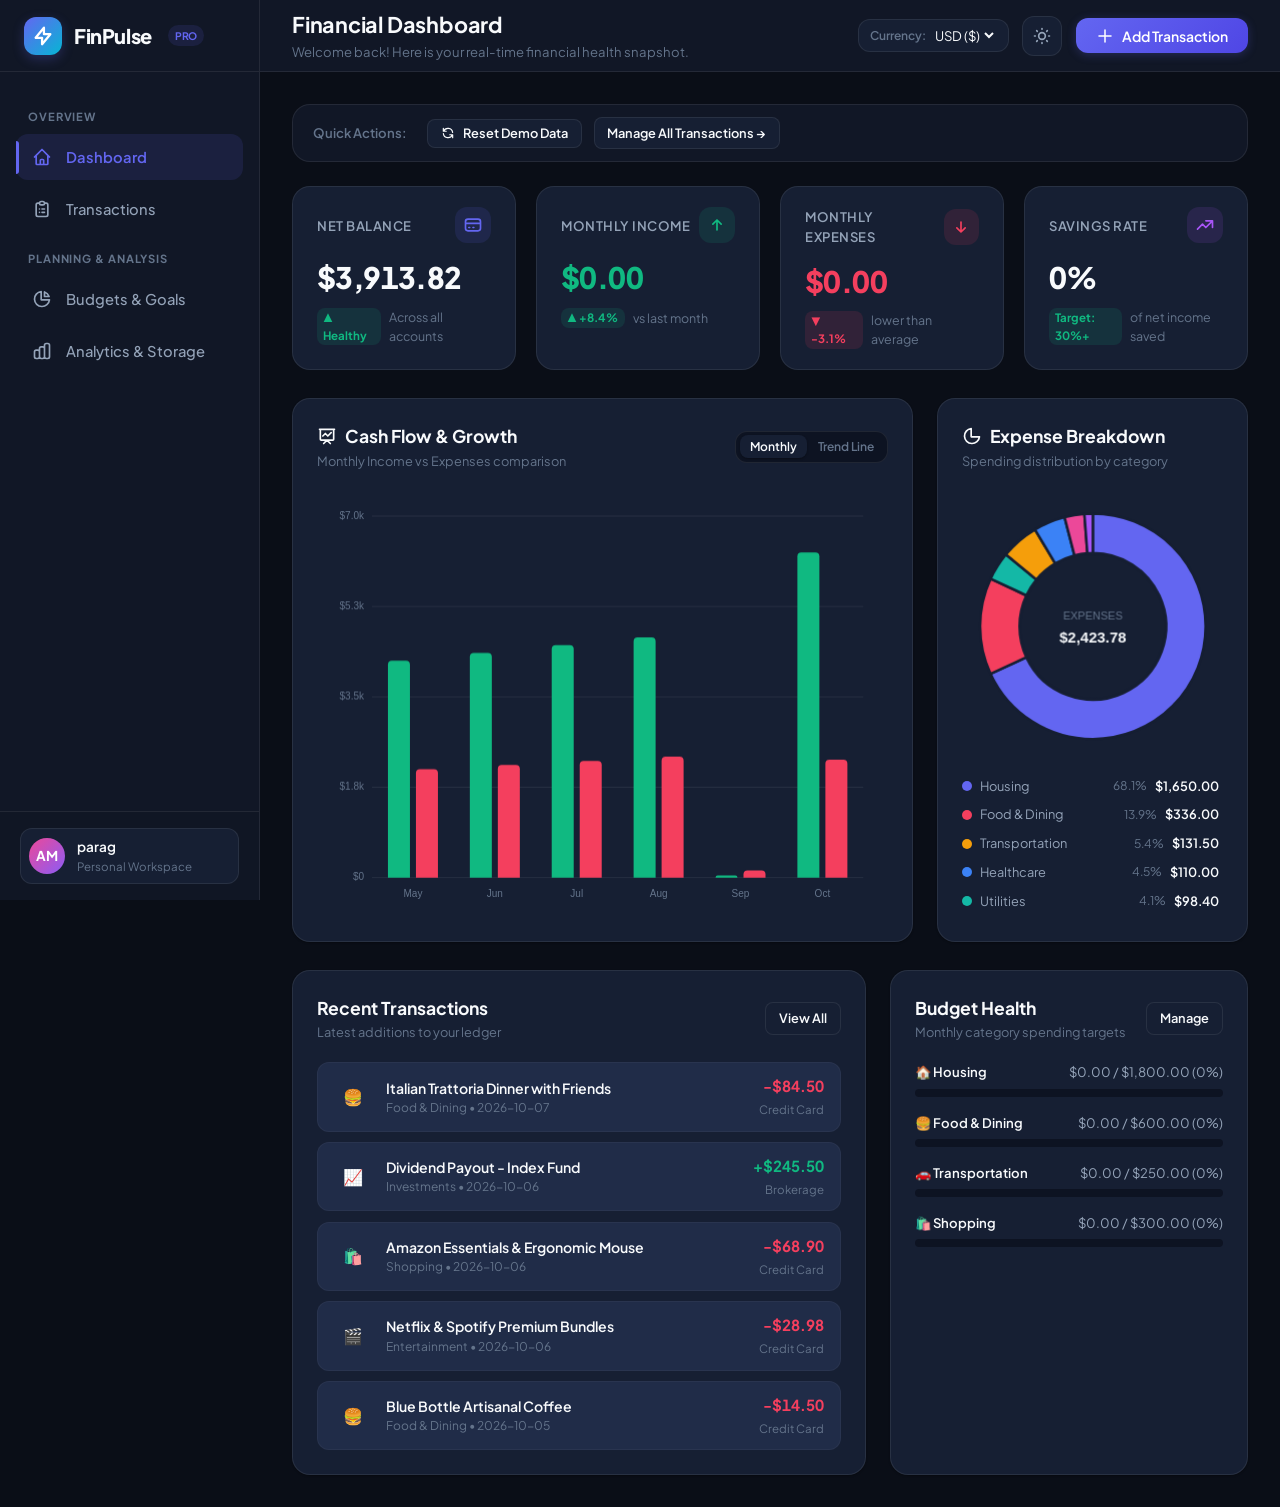
==== commit 83cf0b1b: "changed names" ====
--- a/index.html
+++ b/index.html
@@ -65,7 +65,7 @@
         <div class="user-snippet">
           <div class="avatar" id="sidebar-user-avatar">AM</div>
           <div class="user-info">
-            <div class="user-name" id="sidebar-user-name">Alex Morgan</div>
+            <div class="user-name" id="sidebar-user-name">parag</div>
             <div class="user-role">Personal Workspace</div>
           </div>
         </div>
--- a/css/responsive.css
+++ b/css/responsive.css
@@ -0,0 +1,175 @@
+/* ==========================================================================
+   FinPulse - Responsive Design Styles (Mobile, Tablet, Desktop)
+   ========================================================================== */
+
+/* Tablet & Smaller Desktops (max-width: 1024px) */
+@media (max-width: 1024px) {
+  .metrics-grid,
+  .analytics-metrics-grid {
+    grid-template-columns: repeat(2, 1fr);
+  }
+
+  .charts-grid {
+    grid-template-columns: 1fr;
+  }
+
+  .bottom-grid {
+    grid-template-columns: 1fr;
+  }
+
+  .budget-hero-grid {
+    grid-template-columns: 1fr;
+    gap: 1.25rem;
+  }
+
+  .storage-grid {
+    grid-template-columns: 1fr;
+  }
+}
+
+/* Mobile & Small Tablets (max-width: 768px) */
+@media (max-width: 768px) {
+  :root {
+    --header-height: 60px;
+  }
+
+  /* Show mobile controls */
+  .mobile-menu-toggle {
+    display: flex;
+  }
+
+  .mobile-nav-bar {
+    display: flex;
+  }
+
+  .fab-add {
+    display: flex;
+  }
+
+  /* Off-canvas sidebar */
+  .sidebar {
+    transform: translateX(-100%);
+    box-shadow: 0 0 30px rgba(0, 0, 0, 0.7);
+    width: 280px;
+  }
+
+  .sidebar.mobile-open {
+    transform: translateX(0);
+  }
+
+  /* Overlay when mobile sidebar is open */
+  .sidebar-backdrop {
+    position: fixed;
+    inset: 0;
+    background: rgba(0, 0, 0, 0.6);
+    backdrop-filter: blur(4px);
+    z-index: 39;
+    opacity: 0;
+    visibility: hidden;
+    transition: opacity 0.3s ease, visibility 0.3s ease;
+  }
+
+  .sidebar-backdrop.active {
+    opacity: 1;
+    visibility: visible;
+  }
+
+  /* Main wrapper occupies full width */
+  .main-wrapper {
+    margin-left: 0;
+    padding-bottom: 70px; /* Space for mobile nav bar */
+  }
+
+  .topbar {
+    padding: 0 1rem;
+  }
+
+  .content-area {
+    padding: 1.25rem 1rem;
+  }
+
+  /* Metrics Grid */
+  .metrics-grid,
+  .analytics-metrics-grid {
+    grid-template-columns: 1fr;
+    gap: 1rem;
+  }
+
+  .metric-value {
+    font-size: 1.6rem;
+  }
+
+  /* Toolbar Responsive */
+  .toolbar-row-top,
+  .toolbar-row-bottom {
+    flex-direction: column;
+    align-items: stretch;
+  }
+
+  .search-box {
+    min-width: 100%;
+  }
+
+  .toolbar-actions {
+    justify-content: stretch;
+  }
+
+  .toolbar-actions .btn {
+    flex: 1;
+  }
+
+  .filters-group {
+    flex-wrap: wrap;
+    width: 100%;
+  }
+
+  .select-filter {
+    flex: 1;
+  }
+
+  /* Modals on Mobile */
+  .modal-overlay {
+    padding: 0.75rem;
+    align-items: flex-end;
+  }
+
+  .modal-dialog {
+    max-height: 85vh;
+    border-radius: var(--radius-xl) var(--radius-xl) 0 0;
+  }
+
+  .form-row {
+    grid-template-columns: 1fr;
+    gap: 0.75rem;
+  }
+
+  /* Toast alerts */
+  .toast-container {
+    bottom: 5rem;
+    right: 1rem;
+    left: 1rem;
+  }
+
+  .toast {
+    min-width: 100%;
+    max-width: 100%;
+  }
+
+  .budgets-grid,
+  .goals-grid {
+    grid-template-columns: 1fr;
+  }
+}
+
+/* Extra Small Phones (max-width: 480px) */
+@media (max-width: 480px) {
+  .topbar-right .btn-primary {
+    display: none; /* Mobile FAB handles this */
+  }
+
+  .table-pagination {
+    flex-direction: column;
+    align-items: center;
+    gap: 0.75rem;
+  }
+}
